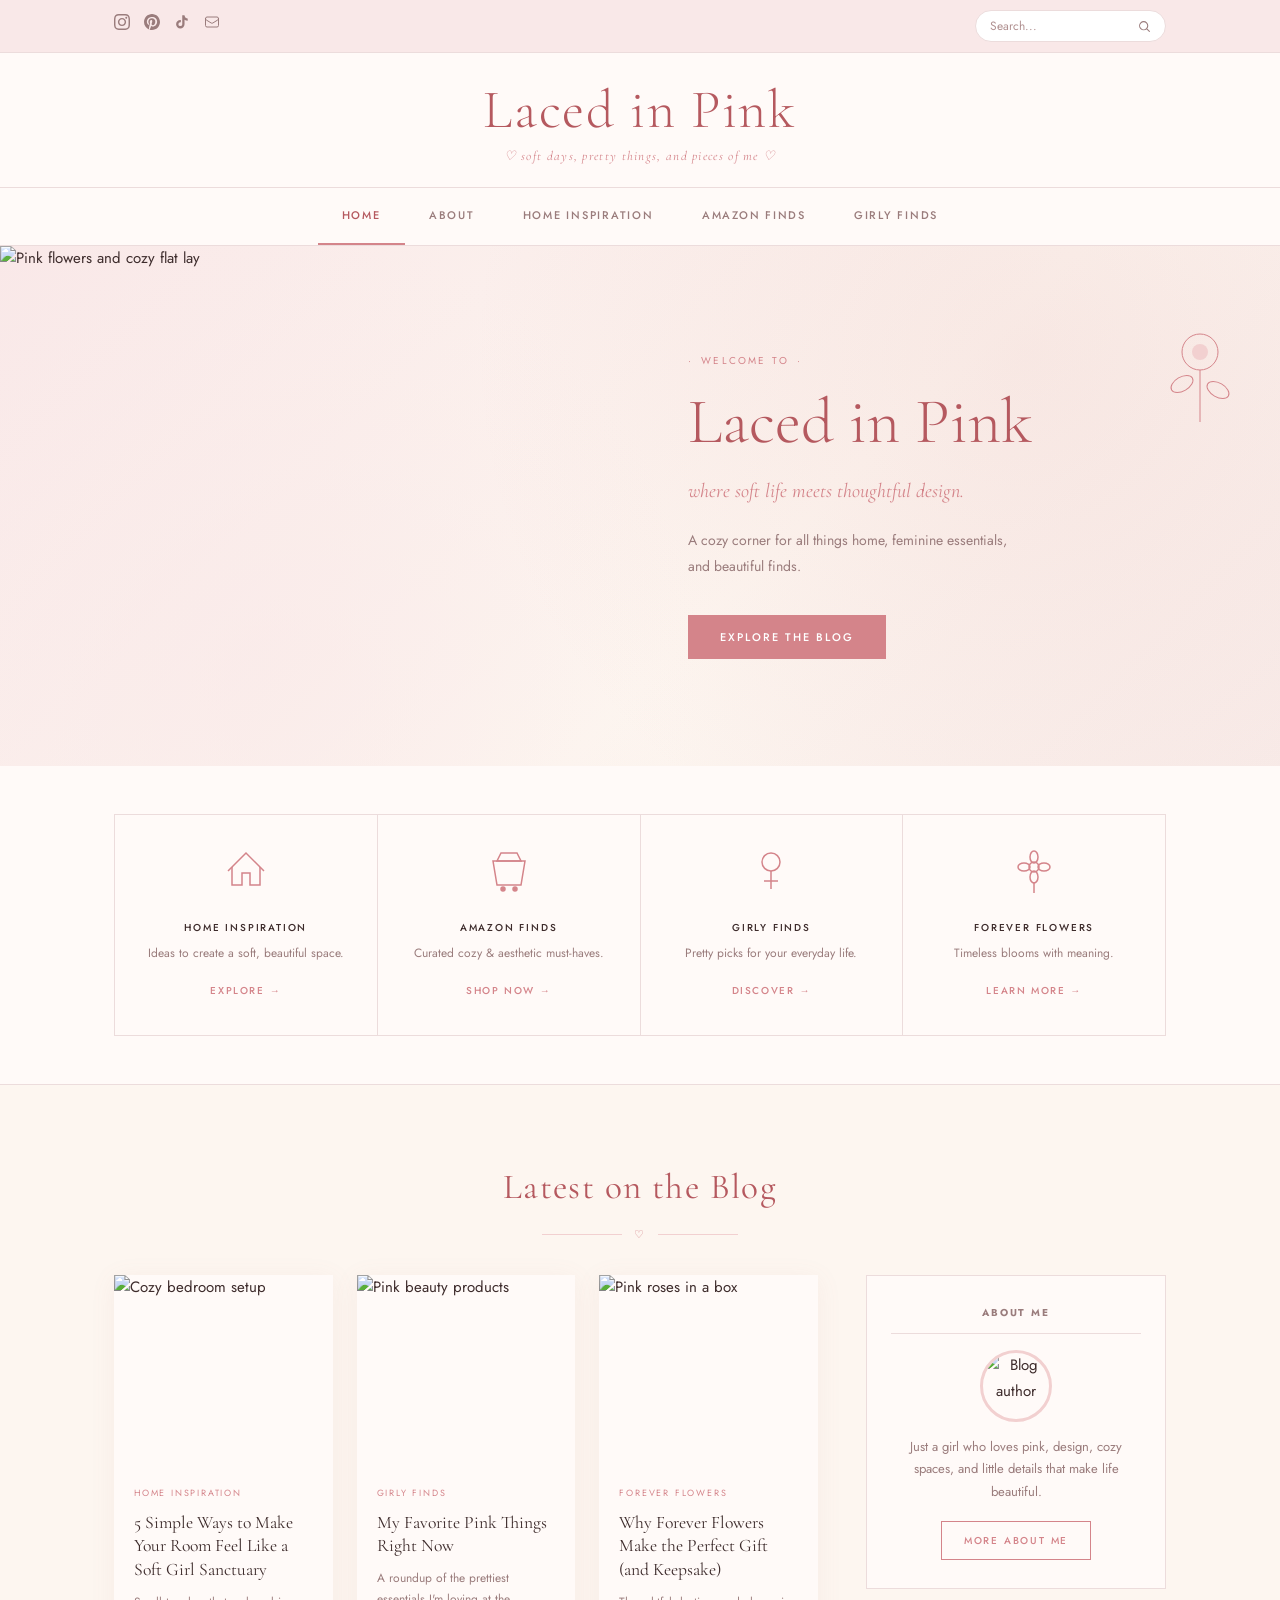
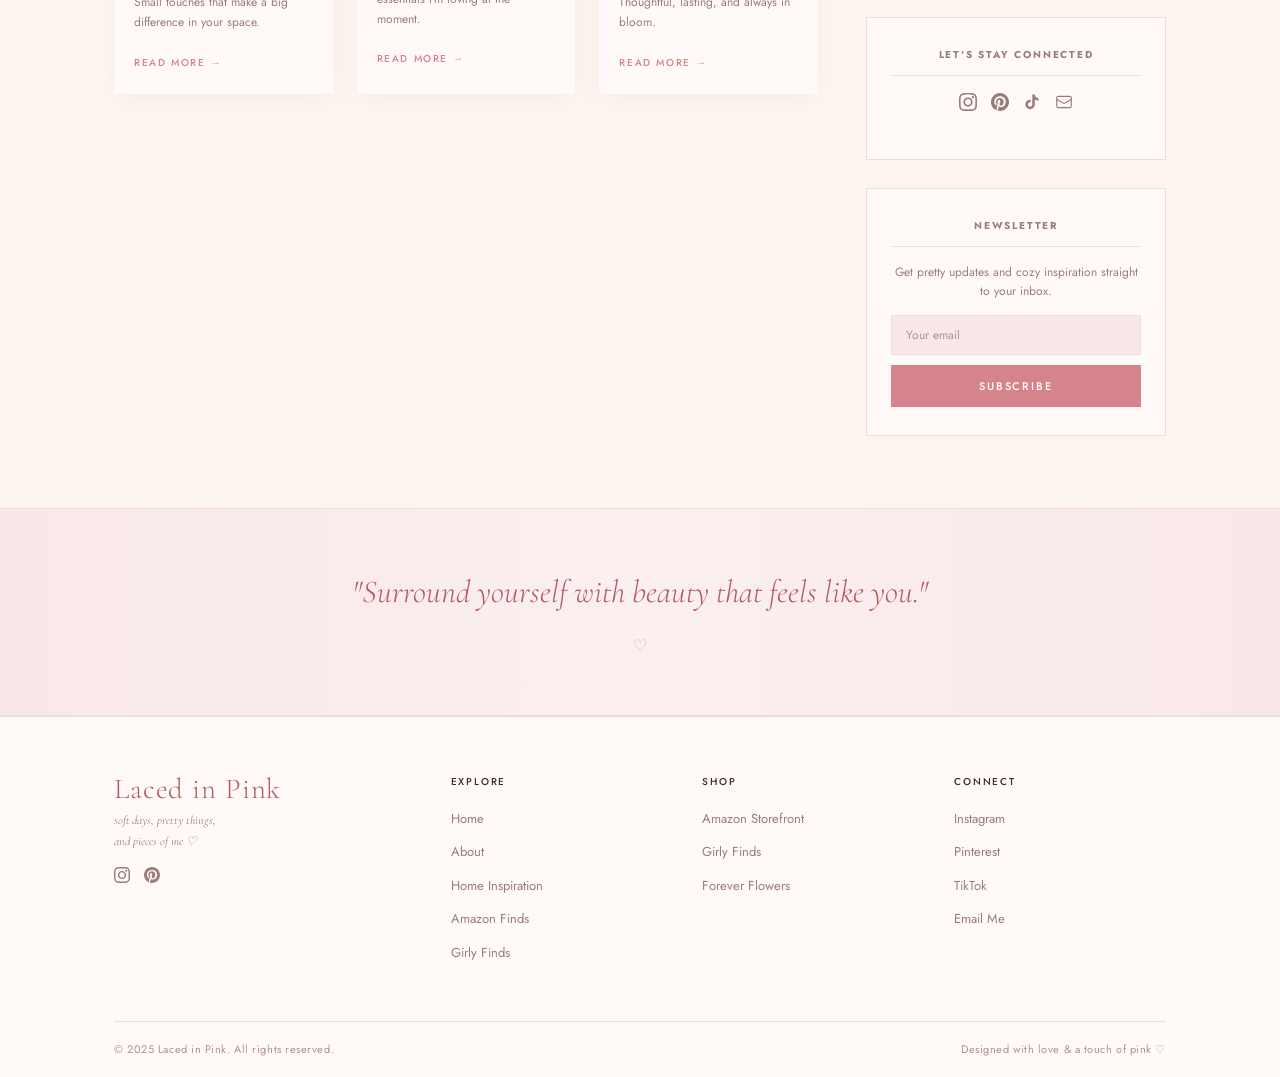
==== index.html @ cb954298 "Add files via upload" ====
<!DOCTYPE html>
<html lang="en">
<head>
  <meta charset="UTF-8" />
  <meta name="viewport" content="width=device-width, initial-scale=1.0" />
  <title>Laced in Pink · soft days, pretty things, and pieces of me</title>
  <meta name="description" content="A cozy corner for all things home, feminine essentials, and beautiful finds." />

  <!-- Google Fonts -->
  <link rel="preconnect" href="https://fonts.googleapis.com" />
  <link rel="preconnect" href="https://fonts.gstatic.com" crossorigin />
  <link href="https://fonts.googleapis.com/css2?family=Cormorant+Garamond:ital,wght@0,300;0,400;0,500;1,300;1,400&family=Jost:wght@300;400;500&display=swap" rel="stylesheet" />

  <style>
    /* ── DESIGN TOKENS ─────────────────────────────────────── */
    :root {
      --blush:      #f9e8e8;
      --rose:       #d4848a;
      --deep-rose:  #b5595f;
      --petal:      #f2d0d0;
      --cream:      #fdf6f0;
      --warm-white: #fffaf8;
      --muted:      #9a7c7c;
      --text:       #3d2b2b;
      --light-text: #b09090;
      --border:     #ecdcdc;

      --serif:  'Cormorant Garamond', Georgia, serif;
      --sans:   'Jost', sans-serif;

      --radius: 2px;
      --shadow: 0 4px 24px rgba(180,120,120,.08);
    }

    /* ── RESET ──────────────────────────────────────────────── */
    *, *::before, *::after { box-sizing: border-box; margin: 0; padding: 0; }
    html { scroll-behavior: smooth; }
    body {
      font-family: var(--sans);
      background: var(--warm-white);
      color: var(--text);
      font-size: 15px;
      line-height: 1.7;
      overflow-x: hidden;
    }
    a { color: inherit; text-decoration: none; }
    img { display: block; width: 100%; }
    ul { list-style: none; }

    /* ── UTILITY ────────────────────────────────────────────── */
    .container { max-width: 1100px; margin: 0 auto; padding: 0 24px; }
    .section-title {
      font-family: var(--serif);
      font-size: clamp(1.6rem, 3vw, 2.2rem);
      font-weight: 400;
      letter-spacing: .04em;
      color: var(--deep-rose);
      text-align: center;
    }
    .divider {
      display: flex; align-items: center; justify-content: center;
      gap: 12px; margin: 8px 0 32px;
    }
    .divider::before, .divider::after {
      content: ''; flex: 1; max-width: 80px;
      height: 1px; background: var(--petal);
    }
    .divider span { color: var(--rose); font-size: 11px; letter-spacing: .2em; }
    .btn {
      display: inline-block;
      padding: 13px 32px;
      background: var(--rose);
      color: #fff;
      font-family: var(--sans);
      font-size: 11px;
      font-weight: 500;
      letter-spacing: .18em;
      text-transform: uppercase;
      border: none; cursor: pointer;
      transition: background .25s, transform .2s;
    }
    .btn:hover { background: var(--deep-rose); transform: translateY(-1px); }
    .btn-outline {
      background: transparent;
      border: 1px solid var(--rose);
      color: var(--rose);
    }
    .btn-outline:hover { background: var(--rose); color: #fff; }

    /* ── TOP BAR ────────────────────────────────────────────── */
    .topbar {
      background: var(--blush);
      border-bottom: 1px solid var(--border);
      padding: 10px 0;
    }
    .topbar-inner {
      display: flex; align-items: center;
      justify-content: space-between;
    }
    .social-icons { display: flex; gap: 14px; }
    .social-icons a {
      color: var(--muted); font-size: 14px;
      transition: color .2s;
    }
    .social-icons a:hover { color: var(--deep-rose); }
    .topbar-search {
      display: flex; align-items: center; gap: 8px;
      background: #fff;
      border: 1px solid var(--border);
      padding: 6px 14px;
      border-radius: 20px;
    }
    .topbar-search input {
      border: none; outline: none; background: none;
      font-family: var(--sans); font-size: 12px; color: var(--text);
      width: 140px;
    }
    .topbar-search input::placeholder { color: var(--light-text); }
    .topbar-search svg { width: 13px; height: 13px; color: var(--muted); flex-shrink: 0; }

    /* ── HEADER ─────────────────────────────────────────────── */
    header {
      background: var(--warm-white);
      padding: 28px 0 20px;
      text-align: center;
      border-bottom: 1px solid var(--border);
    }
    .site-logo {
      font-family: var(--serif);
      font-size: clamp(2.2rem, 5vw, 3.4rem);
      font-weight: 300;
      color: var(--deep-rose);
      letter-spacing: .03em;
      line-height: 1.1;
    }
    .site-tagline {
      font-family: var(--serif);
      font-style: italic;
      font-size: 13px;
      color: var(--rose);
      letter-spacing: .1em;
      margin-top: 4px;
    }

    /* ── NAV ────────────────────────────────────────────────── */
    nav {
      background: var(--warm-white);
      border-bottom: 1px solid var(--border);
      position: sticky; top: 0; z-index: 100;
      padding: 0;
    }
    .nav-inner {
      display: flex; justify-content: center; align-items: center;
      gap: 0;
    }
    nav a {
      font-size: 11px;
      font-weight: 500;
      letter-spacing: .16em;
      text-transform: uppercase;
      color: var(--muted);
      padding: 18px 24px;
      display: block;
      border-bottom: 2px solid transparent;
      transition: color .2s, border-color .2s;
    }
    nav a:hover, nav a.active {
      color: var(--deep-rose);
      border-bottom-color: var(--rose);
    }

    /* ── HERO ───────────────────────────────────────────────── */
    .hero {
      background: linear-gradient(135deg, var(--blush) 0%, var(--cream) 60%, #f8ebe8 100%);
      min-height: 520px;
      display: grid;
      grid-template-columns: 1fr 1fr;
      align-items: center;
      overflow: hidden;
      position: relative;
    }
    .hero::before {
      content: '';
      position: absolute; inset: 0;
      background-image:
        radial-gradient(circle at 80% 20%, rgba(212,132,138,.12) 0%, transparent 50%),
        radial-gradient(circle at 20% 80%, rgba(249,232,232,.6) 0%, transparent 40%);
      pointer-events: none;
    }
    .hero-image {
      height: 520px;
      overflow: hidden;
      position: relative;
    }
    .hero-image img {
      height: 100%; width: 100%; object-fit: cover;
      filter: brightness(1.02) saturate(.95);
    }
    .hero-content {
      padding: 60px 56px 60px 48px;
      position: relative; z-index: 1;
    }
    .hero-eyebrow {
      font-size: 10px; letter-spacing: .22em;
      text-transform: uppercase; color: var(--rose);
      margin-bottom: 16px;
      display: flex; align-items: center; gap: 8px;
    }
    .hero-eyebrow::before, .hero-eyebrow::after {
      content: '·';
    }
    .hero-title {
      font-family: var(--serif);
      font-size: clamp(2.8rem, 5vw, 4.4rem);
      font-weight: 300;
      color: var(--deep-rose);
      line-height: 1.15;
      margin-bottom: 16px;
    }
    .hero-subtitle {
      font-family: var(--serif);
      font-style: italic;
      font-size: clamp(1rem, 2vw, 1.25rem);
      color: var(--rose);
      margin-bottom: 20px;
    }
    .hero-desc {
      font-size: 14px; color: var(--muted); line-height: 1.8;
      max-width: 340px;
      margin-bottom: 36px;
    }
    /* Floral SVG decorations */
    .floral-deco {
      position: absolute;
      opacity: .25;
      pointer-events: none;
    }
    .floral-deco.top-right { top: 20px; right: 20px; width: 120px; }
    .floral-deco.bottom-left { bottom: 20px; left: 20px; width: 90px; }

    /* ── CATEGORY GRID ──────────────────────────────────────── */
    .categories {
      background: var(--warm-white);
      padding: 48px 0;
      border-bottom: 1px solid var(--border);
    }
    .category-grid {
      display: grid;
      grid-template-columns: repeat(4, 1fr);
      gap: 1px;
      background: var(--border);
      border: 1px solid var(--border);
    }
    .category-card {
      background: var(--warm-white);
      padding: 32px 24px;
      text-align: center;
      transition: background .2s;
    }
    .category-card:hover { background: var(--blush); }
    .category-icon {
      width: 48px; height: 48px; margin: 0 auto 16px;
      color: var(--rose);
    }
    .category-card h3 {
      font-size: 10px; letter-spacing: .18em;
      text-transform: uppercase; font-weight: 500;
      color: var(--text); margin-bottom: 8px;
    }
    .category-card p {
      font-size: 12px; color: var(--muted); line-height: 1.6;
      margin-bottom: 14px;
    }
    .category-link {
      font-size: 10px; letter-spacing: .16em;
      text-transform: uppercase; color: var(--rose);
      font-weight: 500;
      display: inline-flex; align-items: center; gap: 5px;
      transition: gap .2s, color .2s;
    }
    .category-link:hover { color: var(--deep-rose); gap: 9px; }
    .category-link::after { content: '→'; }

    /* ── BLOG SECTION ───────────────────────────────────────── */
    .blog-section {
      padding: 72px 0;
      background: var(--cream);
    }
    .blog-layout {
      display: grid;
      grid-template-columns: 1fr 300px;
      gap: 48px;
      align-items: start;
    }
    .blog-grid {
      display: grid;
      grid-template-columns: repeat(3, 1fr);
      gap: 24px;
    }
    .blog-card {
      background: var(--warm-white);
      box-shadow: var(--shadow);
      transition: transform .25s, box-shadow .25s;
      overflow: hidden;
    }
    .blog-card:hover {
      transform: translateY(-4px);
      box-shadow: 0 8px 32px rgba(180,120,120,.13);
    }
    .blog-card-img {
      height: 190px; overflow: hidden;
    }
    .blog-card-img img {
      height: 100%; object-fit: cover;
      transition: transform .4s ease;
    }
    .blog-card:hover .blog-card-img img { transform: scale(1.04); }
    .blog-card-body { padding: 20px; }
    .blog-category {
      font-size: 9px; letter-spacing: .2em;
      text-transform: uppercase; color: var(--rose);
      margin-bottom: 10px;
    }
    .blog-card-title {
      font-family: var(--serif);
      font-size: 1.1rem; font-weight: 400; line-height: 1.35;
      color: var(--text); margin-bottom: 10px;
    }
    .blog-card-excerpt {
      font-size: 12px; color: var(--muted);
      line-height: 1.7; margin-bottom: 16px;
    }
    .read-more {
      font-size: 10px; letter-spacing: .16em;
      text-transform: uppercase; color: var(--rose);
      display: inline-flex; align-items: center; gap: 5px;
      font-weight: 500;
      transition: gap .2s, color .2s;
    }
    .read-more:hover { color: var(--deep-rose); gap: 9px; }
    .read-more::after { content: '→'; }

    /* ── SIDEBAR ────────────────────────────────────────────── */
    .sidebar { display: flex; flex-direction: column; gap: 28px; }
    .sidebar-box {
      background: var(--warm-white);
      border: 1px solid var(--border);
      padding: 28px 24px;
      text-align: center;
    }
    .sidebar-box h4 {
      font-size: 10px; letter-spacing: .18em;
      text-transform: uppercase; color: var(--muted);
      margin-bottom: 16px; padding-bottom: 12px;
      border-bottom: 1px solid var(--border);
    }
    .about-avatar {
      width: 72px; height: 72px; border-radius: 50%;
      margin: 0 auto 14px;
      overflow: hidden;
      border: 3px solid var(--petal);
    }
    .about-avatar img { width: 100%; height: 100%; object-fit: cover; }
    .about-text {
      font-size: 13px; color: var(--muted); line-height: 1.7;
      margin-bottom: 18px;
    }
    .sidebar-socials {
      display: flex; justify-content: center; gap: 14px;
      margin: 12px 0;
    }
    .sidebar-socials a {
      color: var(--muted); font-size: 16px;
      transition: color .2s;
    }
    .sidebar-socials a:hover { color: var(--deep-rose); }
    .newsletter-input {
      width: 100%; padding: 10px 14px;
      border: 1px solid var(--border);
      font-family: var(--sans); font-size: 12px;
      color: var(--text); background: var(--blush);
      outline: none; margin-bottom: 10px;
    }
    .newsletter-input::placeholder { color: var(--light-text); }
    .newsletter-input:focus { border-color: var(--rose); }

    /* ── QUOTE BANNER ───────────────────────────────────────── */
    .quote-banner {
      background: var(--blush);
      border-top: 1px solid var(--border);
      border-bottom: 1px solid var(--border);
      padding: 56px 0;
      text-align: center;
      position: relative;
      overflow: hidden;
    }
    .quote-banner::before {
      content: '';
      position: absolute; inset: 0;
      background: linear-gradient(90deg, transparent, rgba(255,255,255,.3), transparent);
    }
    .quote-text {
      font-family: var(--serif);
      font-size: clamp(1.3rem, 3vw, 2rem);
      font-style: italic;
      color: var(--deep-rose);
      font-weight: 300;
      position: relative; z-index: 1;
    }
    .quote-heart {
      color: var(--rose); font-size: 16px;
      display: block; margin-top: 12px;
    }

    /* ── FOOTER ─────────────────────────────────────────────── */
    footer {
      background: var(--warm-white);
      border-top: 1px solid var(--border);
      padding: 56px 0 0;
    }
    .footer-grid {
      display: grid;
      grid-template-columns: 1.4fr 1fr 1fr 1fr;
      gap: 40px;
      padding-bottom: 48px;
    }
    .footer-brand .site-logo { font-size: 1.8rem; text-align: left; }
    .footer-tagline {
      font-family: var(--serif); font-style: italic;
      font-size: 12px; color: var(--muted);
      margin-top: 6px; margin-bottom: 16px;
    }
    .footer-col h5 {
      font-size: 10px; letter-spacing: .18em;
      text-transform: uppercase; color: var(--text);
      margin-bottom: 16px; font-weight: 500;
    }
    .footer-col ul li { margin-bottom: 8px; }
    .footer-col ul li a {
      font-size: 13px; color: var(--muted);
      transition: color .2s;
    }
    .footer-col ul li a:hover { color: var(--deep-rose); }
    .footer-bottom {
      border-top: 1px solid var(--border);
      padding: 18px 0;
      display: flex; justify-content: space-between; align-items: center;
    }
    .footer-bottom p {
      font-size: 11px; color: var(--light-text); letter-spacing: .05em;
    }

    /* ── ANIMATIONS ─────────────────────────────────────────── */
    @keyframes fadeUp {
      from { opacity: 0; transform: translateY(20px); }
      to   { opacity: 1; transform: translateY(0); }
    }
    .hero-content > * {
      animation: fadeUp .7s ease both;
    }
    .hero-eyebrow  { animation-delay: .1s; }
    .hero-title    { animation-delay: .2s; }
    .hero-subtitle { animation-delay: .3s; }
    .hero-desc     { animation-delay: .4s; }
    .hero .btn     { animation-delay: .5s; }

    /* ── RESPONSIVE ─────────────────────────────────────────── */
    @media (max-width: 900px) {
      .hero { grid-template-columns: 1fr; }
      .hero-image { height: 260px; }
      .hero-content { padding: 40px 28px; }
      .category-grid { grid-template-columns: repeat(2, 1fr); }
      .blog-layout { grid-template-columns: 1fr; }
      .blog-grid { grid-template-columns: 1fr 1fr; }
      .footer-grid { grid-template-columns: 1fr 1fr; }
    }
    @media (max-width: 600px) {
      nav a { padding: 14px 12px; font-size: 10px; letter-spacing: .1em; }
      .blog-grid { grid-template-columns: 1fr; }
      .category-grid { grid-template-columns: 1fr 1fr; }
      .footer-grid { grid-template-columns: 1fr; }
    }
  </style>
</head>
<body>

  <!-- ─── TOP BAR ──────────────────────────────────────────── -->
  <div class="topbar">
    <div class="container topbar-inner">
      <div class="social-icons">
        <!-- Instagram -->
        <a href="#" aria-label="Instagram">
          <svg xmlns="http://www.w3.org/2000/svg" width="16" height="16" fill="currentColor" viewBox="0 0 24 24"><path d="M12 2.163c3.204 0 3.584.012 4.85.07 3.252.148 4.771 1.691 4.919 4.919.058 1.265.069 1.645.069 4.849 0 3.205-.012 3.584-.069 4.849-.149 3.225-1.664 4.771-4.919 4.919-1.266.058-1.644.07-4.85.07-3.204 0-3.584-.012-4.849-.07-3.26-.149-4.771-1.699-4.919-4.92-.058-1.265-.07-1.644-.07-4.849 0-3.204.013-3.583.07-4.849.149-3.227 1.664-4.771 4.919-4.919 1.266-.057 1.645-.069 4.849-.069zm0-2.163c-3.259 0-3.667.014-4.947.072-4.358.2-6.78 2.618-6.98 6.98-.059 1.281-.073 1.689-.073 4.948 0 3.259.014 3.668.072 4.948.2 4.358 2.618 6.78 6.98 6.98 1.281.058 1.689.072 4.948.072 3.259 0 3.668-.014 4.948-.072 4.354-.2 6.782-2.618 6.979-6.98.059-1.28.073-1.689.073-4.948 0-3.259-.014-3.667-.072-4.947-.196-4.354-2.617-6.78-6.979-6.98-1.281-.059-1.69-.073-4.949-.073zm0 5.838c-3.403 0-6.162 2.759-6.162 6.162s2.759 6.163 6.162 6.163 6.162-2.759 6.162-6.163c0-3.403-2.759-6.162-6.162-6.162zm0 10.162c-2.209 0-4-1.79-4-4 0-2.209 1.791-4 4-4s4 1.791 4 4c0 2.21-1.791 4-4 4zm6.406-11.845c-.796 0-1.441.645-1.441 1.44s.645 1.44 1.441 1.44c.795 0 1.439-.645 1.439-1.44s-.644-1.44-1.439-1.44z"/></svg>
        </a>
        <!-- Pinterest -->
        <a href="#" aria-label="Pinterest">
          <svg xmlns="http://www.w3.org/2000/svg" width="16" height="16" fill="currentColor" viewBox="0 0 24 24"><path d="M12 0c-6.627 0-12 5.372-12 12 0 5.084 3.163 9.426 7.627 11.174-.105-.949-.2-2.405.042-3.441.218-.937 1.407-5.965 1.407-5.965s-.359-.719-.359-1.782c0-1.668.967-2.914 2.171-2.914 1.023 0 1.518.769 1.518 1.69 0 1.029-.655 2.568-.994 3.995-.283 1.194.599 2.169 1.777 2.169 2.133 0 3.772-2.249 3.772-5.495 0-2.873-2.064-4.882-5.012-4.882-3.414 0-5.418 2.561-5.418 5.207 0 1.031.397 2.138.893 2.738a.36.36 0 0 1 .083.345l-.333 1.36c-.053.22-.174.267-.402.161-1.499-.698-2.436-2.889-2.436-4.649 0-3.785 2.75-7.262 7.929-7.262 4.163 0 7.398 2.967 7.398 6.931 0 4.136-2.607 7.464-6.227 7.464-1.216 0-2.359-.632-2.75-1.378l-.748 2.853c-.271 1.043-1.002 2.35-1.492 3.146C9.57 23.812 10.763 24 12 24c6.627 0 12-5.373 12-12 0-6.628-5.373-12-12-12z"/></svg>
        </a>
        <!-- TikTok -->
        <a href="#" aria-label="TikTok">
          <svg xmlns="http://www.w3.org/2000/svg" width="16" height="16" fill="currentColor" viewBox="0 0 24 24"><path d="M19.59 6.69a4.83 4.83 0 0 1-3.77-4.25V2h-3.45v13.67a2.89 2.89 0 0 1-2.88 2.5 2.89 2.89 0 0 1-2.89-2.89 2.89 2.89 0 0 1 2.89-2.89c.28 0 .54.04.79.1V9.01a6.33 6.33 0 0 0-.79-.05 6.34 6.34 0 0 0-6.34 6.34 6.34 6.34 0 0 0 6.34 6.34 6.34 6.34 0 0 0 6.33-6.34V8.69a8.18 8.18 0 0 0 4.78 1.52V6.75a4.85 4.85 0 0 1-1.01-.06z"/></svg>
        </a>
        <!-- Email -->
        <a href="mailto:hello@lacedinpink.com" aria-label="Email">
          <svg xmlns="http://www.w3.org/2000/svg" width="16" height="16" fill="none" stroke="currentColor" stroke-width="1.5" viewBox="0 0 24 24"><path stroke-linecap="round" stroke-linejoin="round" d="M21.75 6.75v10.5a2.25 2.25 0 0 1-2.25 2.25h-15a2.25 2.25 0 0 1-2.25-2.25V6.75m19.5 0A2.25 2.25 0 0 0 19.5 4.5h-15a2.25 2.25 0 0 0-2.25 2.25m19.5 0v.243a2.25 2.25 0 0 1-1.07 1.916l-7.5 4.615a2.25 2.25 0 0 1-2.36 0L3.32 8.91a2.25 2.25 0 0 1-1.07-1.916V6.75"/></svg>
        </a>
      </div>
      <div class="topbar-search">
        <input type="text" placeholder="Search..." />
        <svg xmlns="http://www.w3.org/2000/svg" fill="none" stroke="currentColor" stroke-width="2" viewBox="0 0 24 24"><path stroke-linecap="round" stroke-linejoin="round" d="M21 21l-5.197-5.197m0 0A7.5 7.5 0 1 0 5.196 5.196a7.5 7.5 0 0 0 10.607 10.607z"/></svg>
      </div>
    </div>
  </div>

  <!-- ─── HEADER ────────────────────────────────────────────── -->
  <header>
    <div class="container">
      <div class="site-logo">Laced in Pink</div>
      <div class="site-tagline">♡ soft days, pretty things, and pieces of me ♡</div>
    </div>
  </header>

  <!-- ─── NAV ──────────────────────────────────────────────── -->
  <nav>
    <div class="container nav-inner">
      <a href="#" class="active">Home</a>
      <a href="#">About</a>
      <a href="#">Home Inspiration</a>
      <a href="#">Amazon Finds</a>
      <a href="#">Girly Finds</a>
    </div>
  </nav>

  <!-- ─── HERO ──────────────────────────────────────────────── -->
  <section class="hero">
    <div class="hero-image">
      <!-- Replace src with your own photo -->
      <img
        src="https://images.unsplash.com/photo-1558618666-fcd25c85cd64?w=800&q=80"
        alt="Pink flowers and cozy flat lay"
      />
    </div>
    <div class="hero-content">
      <!-- Floral decorations (SVG) -->
      <svg class="floral-deco top-right" viewBox="0 0 120 120" fill="none" xmlns="http://www.w3.org/2000/svg">
        <circle cx="60" cy="40" r="18" stroke="#d4848a" stroke-width="1"/>
        <circle cx="60" cy="40" r="8" fill="#f2d0d0"/>
        <line x1="60" y1="58" x2="60" y2="110" stroke="#d4848a" stroke-width="1"/>
        <ellipse cx="42" cy="72" rx="12" ry="7" stroke="#d4848a" stroke-width="1" transform="rotate(-30 42 72)"/>
        <ellipse cx="78" cy="78" rx="12" ry="7" stroke="#d4848a" stroke-width="1" transform="rotate(30 78 78)"/>
      </svg>

      <p class="hero-eyebrow">Welcome to</p>
      <h1 class="hero-title">Laced in Pink</h1>
      <p class="hero-subtitle">where soft life meets thoughtful design.</p>
      <p class="hero-desc">A cozy corner for all things home, feminine essentials, and beautiful finds.</p>
      <a href="#blog" class="btn">Explore the Blog</a>
    </div>
  </section>

  <!-- ─── CATEGORIES ────────────────────────────────────────── -->
  <section class="categories">
    <div class="container">
      <div class="category-grid">
        <!-- Home Inspiration -->
        <div class="category-card">
          <svg class="category-icon" viewBox="0 0 48 48" fill="none" stroke="currentColor" stroke-width="1.5">
            <path d="M6 24L24 6l18 18"/>
            <path d="M10 20v18h10V26h8v12h10V20"/>
          </svg>
          <h3>Home Inspiration</h3>
          <p>Ideas to create a soft, beautiful space.</p>
          <a href="#" class="category-link">Explore</a>
        </div>
        <!-- Amazon Finds -->
        <div class="category-card">
          <svg class="category-icon" viewBox="0 0 48 48" fill="none" stroke="currentColor" stroke-width="1.5">
            <path d="M16 6h16l4 8H12L16 6z"/>
            <path d="M8 14h32l-4 24H12L8 14z"/>
            <circle cx="18" cy="42" r="2" fill="currentColor"/>
            <circle cx="30" cy="42" r="2" fill="currentColor"/>
          </svg>
          <h3>Amazon Finds</h3>
          <p>Curated cozy &amp; aesthetic must-haves.</p>
          <a href="#" class="category-link">Shop Now</a>
        </div>
        <!-- Girly Finds -->
        <div class="category-card">
          <svg class="category-icon" viewBox="0 0 48 48" fill="none" stroke="currentColor" stroke-width="1.5">
            <path d="M24 6c-5 0-9 4-9 9s4 9 9 9 9-4 9-9-4-9-9-9z"/>
            <path d="M24 24v18M17 34h14"/>
          </svg>
          <h3>Girly Finds</h3>
          <p>Pretty picks for your everyday life.</p>
          <a href="#" class="category-link">Discover</a>
        </div>
        <!-- Forever Flowers -->
        <div class="category-card">
          <svg class="category-icon" viewBox="0 0 48 48" fill="none" stroke="currentColor" stroke-width="1.5">
            <circle cx="24" cy="20" r="5"/>
            <ellipse cx="24" cy="10" rx="4" ry="6"/>
            <ellipse cx="24" cy="30" rx="4" ry="6"/>
            <ellipse cx="14" cy="20" rx="6" ry="4"/>
            <ellipse cx="34" cy="20" rx="6" ry="4"/>
            <line x1="24" y1="35" x2="24" y2="46" stroke-width="1.5"/>
          </svg>
          <h3>Forever Flowers</h3>
          <p>Timeless blooms with meaning.</p>
          <a href="#" class="category-link">Learn More</a>
        </div>
      </div>
    </div>
  </section>

  <!-- ─── BLOG + SIDEBAR ───────────────────────────────────── -->
  <section class="blog-section" id="blog">
    <div class="container">
      <h2 class="section-title">Latest on the Blog</h2>
      <div class="divider"><span>♡</span></div>

      <div class="blog-layout">
        <!-- Blog Posts -->
        <div class="blog-grid">

          <!-- Post 1 -->
          <article class="blog-card">
            <div class="blog-card-img">
              <img src="https://images.unsplash.com/photo-1616594039964-ae9021a400a0?w=600&q=80" alt="Cozy bedroom setup" />
            </div>
            <div class="blog-card-body">
              <p class="blog-category">Home Inspiration</p>
              <h3 class="blog-card-title">5 Simple Ways to Make Your Room Feel Like a Soft Girl Sanctuary</h3>
              <p class="blog-card-excerpt">Small touches that make a big difference in your space.</p>
              <a href="#" class="read-more">Read More</a>
            </div>
          </article>

          <!-- Post 2 -->
          <article class="blog-card">
            <div class="blog-card-img">
              <img src="https://images.unsplash.com/photo-1522335789203-aabd1fc54bc9?w=600&q=80" alt="Pink beauty products" />
            </div>
            <div class="blog-card-body">
              <p class="blog-category">Girly Finds</p>
              <h3 class="blog-card-title">My Favorite Pink Things Right Now</h3>
              <p class="blog-card-excerpt">A roundup of the prettiest essentials I'm loving at the moment.</p>
              <a href="#" class="read-more">Read More</a>
            </div>
          </article>

          <!-- Post 3 -->
          <article class="blog-card">
            <div class="blog-card-img">
              <img src="https://images.unsplash.com/photo-1487530811015-780780aab19c?w=600&q=80" alt="Pink roses in a box" />
            </div>
            <div class="blog-card-body">
              <p class="blog-category">Forever Flowers</p>
              <h3 class="blog-card-title">Why Forever Flowers Make the Perfect Gift (and Keepsake)</h3>
              <p class="blog-card-excerpt">Thoughtful, lasting, and always in bloom.</p>
              <a href="#" class="read-more">Read More</a>
            </div>
          </article>

        </div>

        <!-- Sidebar -->
        <aside class="sidebar">

          <!-- About Me -->
          <div class="sidebar-box">
            <h4>About Me</h4>
            <div class="about-avatar">
              <!-- Replace with your own photo -->
              <img src="https://images.unsplash.com/photo-1531746020798-e6953c6e8e04?w=200&q=80" alt="Blog author" />
            </div>
            <p class="about-text">Just a girl who loves pink, design, cozy spaces, and little details that make life beautiful.</p>
            <a href="#" class="btn btn-outline" style="font-size:10px; padding:10px 22px;">More About Me</a>
          </div>

          <!-- Stay Connected -->
          <div class="sidebar-box">
            <h4>Let's Stay Connected</h4>
            <div class="sidebar-socials">
              <a href="#" aria-label="Instagram">
                <svg xmlns="http://www.w3.org/2000/svg" width="18" height="18" fill="currentColor" viewBox="0 0 24 24"><path d="M12 2.163c3.204 0 3.584.012 4.85.07 3.252.148 4.771 1.691 4.919 4.919.058 1.265.069 1.645.069 4.849 0 3.205-.012 3.584-.069 4.849-.149 3.225-1.664 4.771-4.919 4.919-1.266.058-1.644.07-4.85.07-3.204 0-3.584-.012-4.849-.07-3.26-.149-4.771-1.699-4.919-4.92-.058-1.265-.07-1.644-.07-4.849 0-3.204.013-3.583.07-4.849.149-3.227 1.664-4.771 4.919-4.919 1.266-.057 1.645-.069 4.849-.069zm0-2.163c-3.259 0-3.667.014-4.947.072-4.358.2-6.78 2.618-6.98 6.98-.059 1.281-.073 1.689-.073 4.948 0 3.259.014 3.668.072 4.948.2 4.358 2.618 6.78 6.98 6.98 1.281.058 1.689.072 4.948.072 3.259 0 3.668-.014 4.948-.072 4.354-.2 6.782-2.618 6.979-6.98.059-1.28.073-1.689.073-4.948 0-3.259-.014-3.667-.072-4.947-.196-4.354-2.617-6.78-6.979-6.98-1.281-.059-1.69-.073-4.949-.073zm0 5.838c-3.403 0-6.162 2.759-6.162 6.162s2.759 6.163 6.162 6.163 6.162-2.759 6.162-6.163c0-3.403-2.759-6.162-6.162-6.162zm0 10.162c-2.209 0-4-1.79-4-4 0-2.209 1.791-4 4-4s4 1.791 4 4c0 2.21-1.791 4-4 4zm6.406-11.845c-.796 0-1.441.645-1.441 1.44s.645 1.44 1.441 1.44c.795 0 1.439-.645 1.439-1.44s-.644-1.44-1.439-1.44z"/></svg>
              </a>
              <a href="#" aria-label="Pinterest">
                <svg xmlns="http://www.w3.org/2000/svg" width="18" height="18" fill="currentColor" viewBox="0 0 24 24"><path d="M12 0c-6.627 0-12 5.372-12 12 0 5.084 3.163 9.426 7.627 11.174-.105-.949-.2-2.405.042-3.441.218-.937 1.407-5.965 1.407-5.965s-.359-.719-.359-1.782c0-1.668.967-2.914 2.171-2.914 1.023 0 1.518.769 1.518 1.69 0 1.029-.655 2.568-.994 3.995-.283 1.194.599 2.169 1.777 2.169 2.133 0 3.772-2.249 3.772-5.495 0-2.873-2.064-4.882-5.012-4.882-3.414 0-5.418 2.561-5.418 5.207 0 1.031.397 2.138.893 2.738a.36.36 0 0 1 .083.345l-.333 1.36c-.053.22-.174.267-.402.161-1.499-.698-2.436-2.889-2.436-4.649 0-3.785 2.75-7.262 7.929-7.262 4.163 0 7.398 2.967 7.398 6.931 0 4.136-2.607 7.464-6.227 7.464-1.216 0-2.359-.632-2.75-1.378l-.748 2.853c-.271 1.043-1.002 2.35-1.492 3.146C9.57 23.812 10.763 24 12 24c6.627 0 12-5.373 12-12 0-6.628-5.373-12-12-12z"/></svg>
              </a>
              <a href="#" aria-label="TikTok">
                <svg xmlns="http://www.w3.org/2000/svg" width="18" height="18" fill="currentColor" viewBox="0 0 24 24"><path d="M19.59 6.69a4.83 4.83 0 0 1-3.77-4.25V2h-3.45v13.67a2.89 2.89 0 0 1-2.88 2.5 2.89 2.89 0 0 1-2.89-2.89 2.89 2.89 0 0 1 2.89-2.89c.28 0 .54.04.79.1V9.01a6.33 6.33 0 0 0-.79-.05 6.34 6.34 0 0 0-6.34 6.34 6.34 6.34 0 0 0 6.34 6.34 6.34 6.34 0 0 0 6.33-6.34V8.69a8.18 8.18 0 0 0 4.78 1.52V6.75a4.85 4.85 0 0 1-1.01-.06z"/></svg>
              </a>
              <a href="mailto:hello@lacedinpink.com" aria-label="Email">
                <svg xmlns="http://www.w3.org/2000/svg" width="18" height="18" fill="none" stroke="currentColor" stroke-width="1.5" viewBox="0 0 24 24"><path stroke-linecap="round" stroke-linejoin="round" d="M21.75 6.75v10.5a2.25 2.25 0 0 1-2.25 2.25h-15a2.25 2.25 0 0 1-2.25-2.25V6.75m19.5 0A2.25 2.25 0 0 0 19.5 4.5h-15a2.25 2.25 0 0 0-2.25 2.25m19.5 0v.243a2.25 2.25 0 0 1-1.07 1.916l-7.5 4.615a2.25 2.25 0 0 1-2.36 0L3.32 8.91a2.25 2.25 0 0 1-1.07-1.916V6.75"/></svg>
              </a>
            </div>
          </div>

          <!-- Newsletter -->
          <div class="sidebar-box">
            <h4>Newsletter</h4>
            <p style="font-size:12px; color:var(--muted); margin-bottom:14px; line-height:1.6;">
              Get pretty updates and cozy inspiration straight to your inbox.
            </p>
            <input class="newsletter-input" type="email" placeholder="Your email" />
            <button class="btn" style="width:100%;">Subscribe</button>
          </div>

        </aside>
      </div>
    </div>
  </section>

  <!-- ─── QUOTE BANNER ──────────────────────────────────────── -->
  <div class="quote-banner">
    <div class="container">
      <p class="quote-text">"Surround yourself with beauty that feels like you."</p>
      <span class="quote-heart">♡</span>
    </div>
  </div>

  <!-- ─── FOOTER ────────────────────────────────────────────── -->
  <footer>
    <div class="container">
      <div class="footer-grid">
        <div class="footer-brand">
          <div class="site-logo">Laced in Pink</div>
          <p class="footer-tagline">soft days, pretty things,<br/>and pieces of me ♡</p>
          <div class="social-icons">
            <a href="#" aria-label="Instagram">
              <svg xmlns="http://www.w3.org/2000/svg" width="16" height="16" fill="currentColor" viewBox="0 0 24 24"><path d="M12 2.163c3.204 0 3.584.012 4.85.07 3.252.148 4.771 1.691 4.919 4.919.058 1.265.069 1.645.069 4.849 0 3.205-.012 3.584-.069 4.849-.149 3.225-1.664 4.771-4.919 4.919-1.266.058-1.644.07-4.85.07-3.204 0-3.584-.012-4.849-.07-3.26-.149-4.771-1.699-4.919-4.92-.058-1.265-.07-1.644-.07-4.849 0-3.204.013-3.583.07-4.849.149-3.227 1.664-4.771 4.919-4.919 1.266-.057 1.645-.069 4.849-.069zm0-2.163c-3.259 0-3.667.014-4.947.072-4.358.2-6.78 2.618-6.98 6.98-.059 1.281-.073 1.689-.073 4.948 0 3.259.014 3.668.072 4.948.2 4.358 2.618 6.78 6.98 6.98 1.281.058 1.689.072 4.948.072 3.259 0 3.668-.014 4.948-.072 4.354-.2 6.782-2.618 6.979-6.98.059-1.28.073-1.689.073-4.948 0-3.259-.014-3.667-.072-4.947-.196-4.354-2.617-6.78-6.979-6.98-1.281-.059-1.69-.073-4.949-.073zm0 5.838c-3.403 0-6.162 2.759-6.162 6.162s2.759 6.163 6.162 6.163 6.162-2.759 6.162-6.163c0-3.403-2.759-6.162-6.162-6.162zm0 10.162c-2.209 0-4-1.79-4-4 0-2.209 1.791-4 4-4s4 1.791 4 4c0 2.21-1.791 4-4 4zm6.406-11.845c-.796 0-1.441.645-1.441 1.44s.645 1.44 1.441 1.44c.795 0 1.439-.645 1.439-1.44s-.644-1.44-1.439-1.44z"/></svg>
            </a>
            <a href="#" aria-label="Pinterest">
              <svg xmlns="http://www.w3.org/2000/svg" width="16" height="16" fill="currentColor" viewBox="0 0 24 24"><path d="M12 0c-6.627 0-12 5.372-12 12 0 5.084 3.163 9.426 7.627 11.174-.105-.949-.2-2.405.042-3.441.218-.937 1.407-5.965 1.407-5.965s-.359-.719-.359-1.782c0-1.668.967-2.914 2.171-2.914 1.023 0 1.518.769 1.518 1.69 0 1.029-.655 2.568-.994 3.995-.283 1.194.599 2.169 1.777 2.169 2.133 0 3.772-2.249 3.772-5.495 0-2.873-2.064-4.882-5.012-4.882-3.414 0-5.418 2.561-5.418 5.207 0 1.031.397 2.138.893 2.738a.36.36 0 0 1 .083.345l-.333 1.36c-.053.22-.174.267-.402.161-1.499-.698-2.436-2.889-2.436-4.649 0-3.785 2.75-7.262 7.929-7.262 4.163 0 7.398 2.967 7.398 6.931 0 4.136-2.607 7.464-6.227 7.464-1.216 0-2.359-.632-2.75-1.378l-.748 2.853c-.271 1.043-1.002 2.35-1.492 3.146C9.57 23.812 10.763 24 12 24c6.627 0 12-5.373 12-12 0-6.628-5.373-12-12-12z"/></svg>
            </a>
          </div>
        </div>

        <div class="footer-col">
          <h5>Explore</h5>
          <ul>
            <li><a href="#">Home</a></li>
            <li><a href="#">About</a></li>
            <li><a href="#">Home Inspiration</a></li>
            <li><a href="#">Amazon Finds</a></li>
            <li><a href="#">Girly Finds</a></li>
          </ul>
        </div>

        <div class="footer-col">
          <h5>Shop</h5>
          <ul>
            <li><a href="#">Amazon Storefront</a></li>
            <li><a href="#">Girly Finds</a></li>
            <li><a href="#">Forever Flowers</a></li>
          </ul>
        </div>

        <div class="footer-col">
          <h5>Connect</h5>
          <ul>
            <li><a href="#">Instagram</a></li>
            <li><a href="#">Pinterest</a></li>
            <li><a href="#">TikTok</a></li>
            <li><a href="mailto:hello@lacedinpink.com">Email Me</a></li>
          </ul>
        </div>
      </div>

      <div class="footer-bottom">
        <p>© 2025 Laced in Pink. All rights reserved.</p>
        <p>Designed with love &amp; a touch of pink ♡</p>
      </div>
    </div>
  </footer>

</body>
</html>
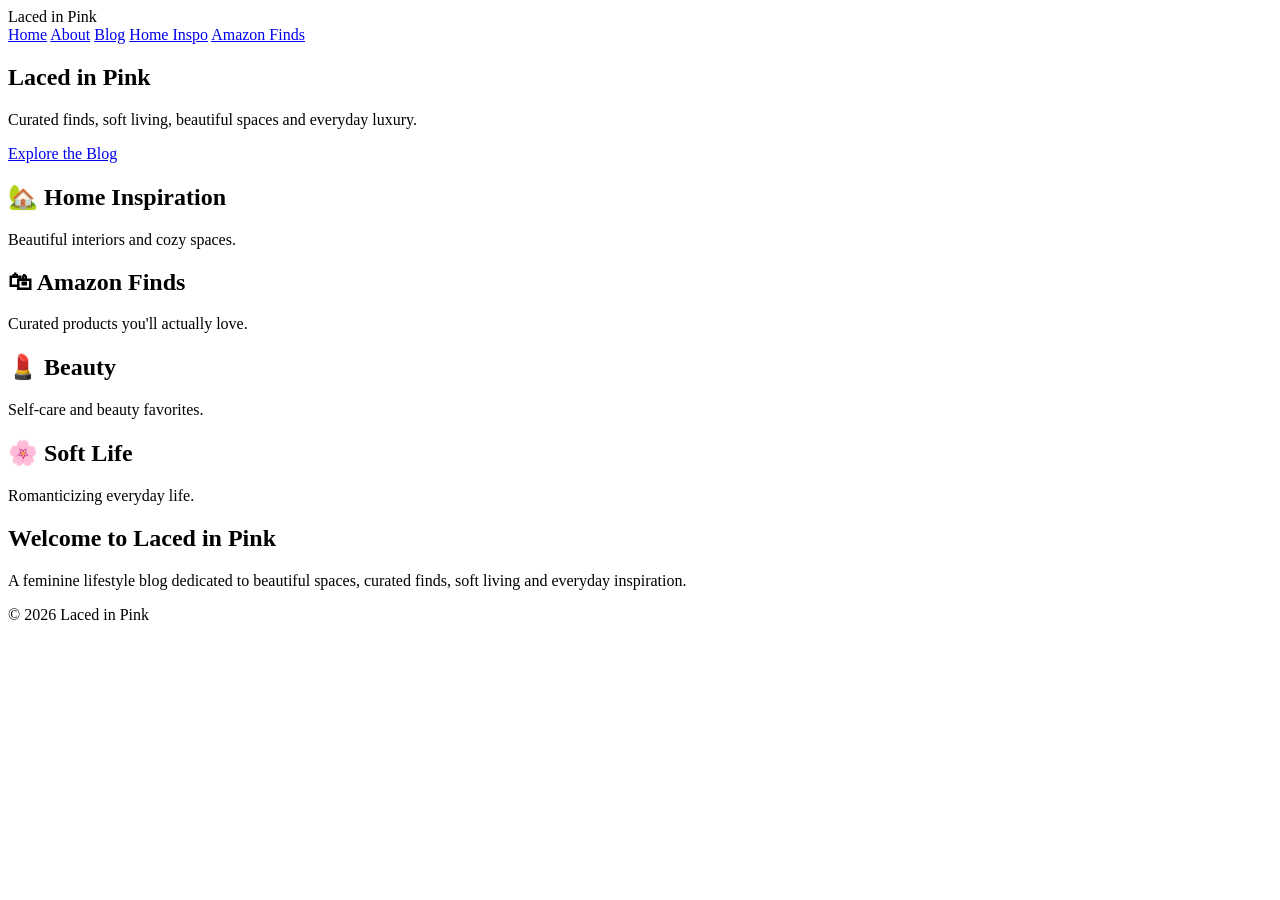
==== commit 40dc9d7e: "Update index.html" ====
--- a/index.html
+++ b/index.html
@@ -1,777 +1,86 @@
 <!DOCTYPE html>
 <html lang="en">
 <head>
-  <meta charset="UTF-8" />
-  <meta name="viewport" content="width=device-width, initial-scale=1.0" />
-  <title>Laced in Pink · soft days, pretty things, and pieces of me</title>
-  <meta name="description" content="A cozy corner for all things home, feminine essentials, and beautiful finds." />
+  <meta charset="UTF-8">
+  <meta name="viewport" content="width=device-width, initial-scale=1.0">
+  <title>Laced in Pink</title>
 
-  <!-- Google Fonts -->
-  <link rel="preconnect" href="https://fonts.googleapis.com" />
-  <link rel="preconnect" href="https://fonts.gstatic.com" crossorigin />
-  <link href="https://fonts.googleapis.com/css2?family=Cormorant+Garamond:ital,wght@0,300;0,400;0,500;1,300;1,400&family=Jost:wght@300;400;500&display=swap" rel="stylesheet" />
+  <link rel="stylesheet" href="style.css">
 
-  <style>
-    /* ── DESIGN TOKENS ─────────────────────────────────────── */
-    :root {
-      --blush:      #f9e8e8;
-      --rose:       #d4848a;
-      --deep-rose:  #b5595f;
-      --petal:      #f2d0d0;
-      --cream:      #fdf6f0;
-      --warm-white: #fffaf8;
-      --muted:      #9a7c7c;
-      --text:       #3d2b2b;
-      --light-text: #b09090;
-      --border:     #ecdcdc;
+  <link href="https://fonts.googleapis.com/css2?family=Playfair+Display:wght@400;600&family=Poppins:wght@300;400;500&display=swap" rel="stylesheet">
+</head>
 
-      --serif:  'Cormorant Garamond', Georgia, serif;
-      --sans:   'Jost', sans-serif;
-
-      --radius: 2px;
-      --shadow: 0 4px 24px rgba(180,120,120,.08);
-    }
-
-    /* ── RESET ──────────────────────────────────────────────── */
-    *, *::before, *::after { box-sizing: border-box; margin: 0; padding: 0; }
-    html { scroll-behavior: smooth; }
-    body {
-      font-family: var(--sans);
-      background: var(--warm-white);
-      color: var(--text);
-      font-size: 15px;
-      line-height: 1.7;
-      overflow-x: hidden;
-    }
-    a { color: inherit; text-decoration: none; }
-    img { display: block; width: 100%; }
-    ul { list-style: none; }
-
-    /* ── UTILITY ────────────────────────────────────────────── */
-    .container { max-width: 1100px; margin: 0 auto; padding: 0 24px; }
-    .section-title {
-      font-family: var(--serif);
-      font-size: clamp(1.6rem, 3vw, 2.2rem);
-      font-weight: 400;
-      letter-spacing: .04em;
-      color: var(--deep-rose);
-      text-align: center;
-    }
-    .divider {
-      display: flex; align-items: center; justify-content: center;
-      gap: 12px; margin: 8px 0 32px;
-    }
-    .divider::before, .divider::after {
-      content: ''; flex: 1; max-width: 80px;
-      height: 1px; background: var(--petal);
-    }
-    .divider span { color: var(--rose); font-size: 11px; letter-spacing: .2em; }
-    .btn {
-      display: inline-block;
-      padding: 13px 32px;
-      background: var(--rose);
-      color: #fff;
-      font-family: var(--sans);
-      font-size: 11px;
-      font-weight: 500;
-      letter-spacing: .18em;
-      text-transform: uppercase;
-      border: none; cursor: pointer;
-      transition: background .25s, transform .2s;
-    }
-    .btn:hover { background: var(--deep-rose); transform: translateY(-1px); }
-    .btn-outline {
-      background: transparent;
-      border: 1px solid var(--rose);
-      color: var(--rose);
-    }
-    .btn-outline:hover { background: var(--rose); color: #fff; }
-
-    /* ── TOP BAR ────────────────────────────────────────────── */
-    .topbar {
-      background: var(--blush);
-      border-bottom: 1px solid var(--border);
-      padding: 10px 0;
-    }
-    .topbar-inner {
-      display: flex; align-items: center;
-      justify-content: space-between;
-    }
-    .social-icons { display: flex; gap: 14px; }
-    .social-icons a {
-      color: var(--muted); font-size: 14px;
-      transition: color .2s;
-    }
-    .social-icons a:hover { color: var(--deep-rose); }
-    .topbar-search {
-      display: flex; align-items: center; gap: 8px;
-      background: #fff;
-      border: 1px solid var(--border);
-      padding: 6px 14px;
-      border-radius: 20px;
-    }
-    .topbar-search input {
-      border: none; outline: none; background: none;
-      font-family: var(--sans); font-size: 12px; color: var(--text);
-      width: 140px;
-    }
-    .topbar-search input::placeholder { color: var(--light-text); }
-    .topbar-search svg { width: 13px; height: 13px; color: var(--muted); flex-shrink: 0; }
-
-    /* ── HEADER ─────────────────────────────────────────────── */
-    header {
-      background: var(--warm-white);
-      padding: 28px 0 20px;
-      text-align: center;
-      border-bottom: 1px solid var(--border);
-    }
-    .site-logo {
-      font-family: var(--serif);
-      font-size: clamp(2.2rem, 5vw, 3.4rem);
-      font-weight: 300;
-      color: var(--deep-rose);
-      letter-spacing: .03em;
-      line-height: 1.1;
-    }
-    .site-tagline {
-      font-family: var(--serif);
-      font-style: italic;
-      font-size: 13px;
-      color: var(--rose);
-      letter-spacing: .1em;
-      margin-top: 4px;
-    }
-
-    /* ── NAV ────────────────────────────────────────────────── */
-    nav {
-      background: var(--warm-white);
-      border-bottom: 1px solid var(--border);
-      position: sticky; top: 0; z-index: 100;
-      padding: 0;
-    }
-    .nav-inner {
-      display: flex; justify-content: center; align-items: center;
-      gap: 0;
-    }
-    nav a {
-      font-size: 11px;
-      font-weight: 500;
-      letter-spacing: .16em;
-      text-transform: uppercase;
-      color: var(--muted);
-      padding: 18px 24px;
-      display: block;
-      border-bottom: 2px solid transparent;
-      transition: color .2s, border-color .2s;
-    }
-    nav a:hover, nav a.active {
-      color: var(--deep-rose);
-      border-bottom-color: var(--rose);
-    }
-
-    /* ── HERO ───────────────────────────────────────────────── */
-    .hero {
-      background: linear-gradient(135deg, var(--blush) 0%, var(--cream) 60%, #f8ebe8 100%);
-      min-height: 520px;
-      display: grid;
-      grid-template-columns: 1fr 1fr;
-      align-items: center;
-      overflow: hidden;
-      position: relative;
-    }
-    .hero::before {
-      content: '';
-      position: absolute; inset: 0;
-      background-image:
-        radial-gradient(circle at 80% 20%, rgba(212,132,138,.12) 0%, transparent 50%),
-        radial-gradient(circle at 20% 80%, rgba(249,232,232,.6) 0%, transparent 40%);
-      pointer-events: none;
-    }
-    .hero-image {
-      height: 520px;
-      overflow: hidden;
-      position: relative;
-    }
-    .hero-image img {
-      height: 100%; width: 100%; object-fit: cover;
-      filter: brightness(1.02) saturate(.95);
-    }
-    .hero-content {
-      padding: 60px 56px 60px 48px;
-      position: relative; z-index: 1;
-    }
-    .hero-eyebrow {
-      font-size: 10px; letter-spacing: .22em;
-      text-transform: uppercase; color: var(--rose);
-      margin-bottom: 16px;
-      display: flex; align-items: center; gap: 8px;
-    }
-    .hero-eyebrow::before, .hero-eyebrow::after {
-      content: '·';
-    }
-    .hero-title {
-      font-family: var(--serif);
-      font-size: clamp(2.8rem, 5vw, 4.4rem);
-      font-weight: 300;
-      color: var(--deep-rose);
-      line-height: 1.15;
-      margin-bottom: 16px;
-    }
-    .hero-subtitle {
-      font-family: var(--serif);
-      font-style: italic;
-      font-size: clamp(1rem, 2vw, 1.25rem);
-      color: var(--rose);
-      margin-bottom: 20px;
-    }
-    .hero-desc {
-      font-size: 14px; color: var(--muted); line-height: 1.8;
-      max-width: 340px;
-      margin-bottom: 36px;
-    }
-    /* Floral SVG decorations */
-    .floral-deco {
-      position: absolute;
-      opacity: .25;
-      pointer-events: none;
-    }
-    .floral-deco.top-right { top: 20px; right: 20px; width: 120px; }
-    .floral-deco.bottom-left { bottom: 20px; left: 20px; width: 90px; }
-
-    /* ── CATEGORY GRID ──────────────────────────────────────── */
-    .categories {
-      background: var(--warm-white);
-      padding: 48px 0;
-      border-bottom: 1px solid var(--border);
-    }
-    .category-grid {
-      display: grid;
-      grid-template-columns: repeat(4, 1fr);
-      gap: 1px;
-      background: var(--border);
-      border: 1px solid var(--border);
-    }
-    .category-card {
-      background: var(--warm-white);
-      padding: 32px 24px;
-      text-align: center;
-      transition: background .2s;
-    }
-    .category-card:hover { background: var(--blush); }
-    .category-icon {
-      width: 48px; height: 48px; margin: 0 auto 16px;
-      color: var(--rose);
-    }
-    .category-card h3 {
-      font-size: 10px; letter-spacing: .18em;
-      text-transform: uppercase; font-weight: 500;
-      color: var(--text); margin-bottom: 8px;
-    }
-    .category-card p {
-      font-size: 12px; color: var(--muted); line-height: 1.6;
-      margin-bottom: 14px;
-    }
-    .category-link {
-      font-size: 10px; letter-spacing: .16em;
-      text-transform: uppercase; color: var(--rose);
-      font-weight: 500;
-      display: inline-flex; align-items: center; gap: 5px;
-      transition: gap .2s, color .2s;
-    }
-    .category-link:hover { color: var(--deep-rose); gap: 9px; }
-    .category-link::after { content: '→'; }
-
-    /* ── BLOG SECTION ───────────────────────────────────────── */
-    .blog-section {
-      padding: 72px 0;
-      background: var(--cream);
-    }
-    .blog-layout {
-      display: grid;
-      grid-template-columns: 1fr 300px;
-      gap: 48px;
-      align-items: start;
-    }
-    .blog-grid {
-      display: grid;
-      grid-template-columns: repeat(3, 1fr);
-      gap: 24px;
-    }
-    .blog-card {
-      background: var(--warm-white);
-      box-shadow: var(--shadow);
-      transition: transform .25s, box-shadow .25s;
-      overflow: hidden;
-    }
-    .blog-card:hover {
-      transform: translateY(-4px);
-      box-shadow: 0 8px 32px rgba(180,120,120,.13);
-    }
-    .blog-card-img {
-      height: 190px; overflow: hidden;
-    }
-    .blog-card-img img {
-      height: 100%; object-fit: cover;
-      transition: transform .4s ease;
-    }
-    .blog-card:hover .blog-card-img img { transform: scale(1.04); }
-    .blog-card-body { padding: 20px; }
-    .blog-category {
-      font-size: 9px; letter-spacing: .2em;
-      text-transform: uppercase; color: var(--rose);
-      margin-bottom: 10px;
-    }
-    .blog-card-title {
-      font-family: var(--serif);
-      font-size: 1.1rem; font-weight: 400; line-height: 1.35;
-      color: var(--text); margin-bottom: 10px;
-    }
-    .blog-card-excerpt {
-      font-size: 12px; color: var(--muted);
-      line-height: 1.7; margin-bottom: 16px;
-    }
-    .read-more {
-      font-size: 10px; letter-spacing: .16em;
-      text-transform: uppercase; color: var(--rose);
-      display: inline-flex; align-items: center; gap: 5px;
-      font-weight: 500;
-      transition: gap .2s, color .2s;
-    }
-    .read-more:hover { color: var(--deep-rose); gap: 9px; }
-    .read-more::after { content: '→'; }
-
-    /* ── SIDEBAR ────────────────────────────────────────────── */
-    .sidebar { display: flex; flex-direction: column; gap: 28px; }
-    .sidebar-box {
-      background: var(--warm-white);
-      border: 1px solid var(--border);
-      padding: 28px 24px;
-      text-align: center;
-    }
-    .sidebar-box h4 {
-      font-size: 10px; letter-spacing: .18em;
-      text-transform: uppercase; color: var(--muted);
-      margin-bottom: 16px; padding-bottom: 12px;
-      border-bottom: 1px solid var(--border);
-    }
-    .about-avatar {
-      width: 72px; height: 72px; border-radius: 50%;
-      margin: 0 auto 14px;
-      overflow: hidden;
-      border: 3px solid var(--petal);
-    }
-    .about-avatar img { width: 100%; height: 100%; object-fit: cover; }
-    .about-text {
-      font-size: 13px; color: var(--muted); line-height: 1.7;
-      margin-bottom: 18px;
-    }
-    .sidebar-socials {
-      display: flex; justify-content: center; gap: 14px;
-      margin: 12px 0;
-    }
-    .sidebar-socials a {
-      color: var(--muted); font-size: 16px;
-      transition: color .2s;
-    }
-    .sidebar-socials a:hover { color: var(--deep-rose); }
-    .newsletter-input {
-      width: 100%; padding: 10px 14px;
-      border: 1px solid var(--border);
-      font-family: var(--sans); font-size: 12px;
-      color: var(--text); background: var(--blush);
-      outline: none; margin-bottom: 10px;
-    }
-    .newsletter-input::placeholder { color: var(--light-text); }
-    .newsletter-input:focus { border-color: var(--rose); }
-
-    /* ── QUOTE BANNER ───────────────────────────────────────── */
-    .quote-banner {
-      background: var(--blush);
-      border-top: 1px solid var(--border);
-      border-bottom: 1px solid var(--border);
-      padding: 56px 0;
-      text-align: center;
-      position: relative;
-      overflow: hidden;
-    }
-    .quote-banner::before {
-      content: '';
-      position: absolute; inset: 0;
-      background: linear-gradient(90deg, transparent, rgba(255,255,255,.3), transparent);
-    }
-    .quote-text {
-      font-family: var(--serif);
-      font-size: clamp(1.3rem, 3vw, 2rem);
-      font-style: italic;
-      color: var(--deep-rose);
-      font-weight: 300;
-      position: relative; z-index: 1;
-    }
-    .quote-heart {
-      color: var(--rose); font-size: 16px;
-      display: block; margin-top: 12px;
-    }
-
-    /* ── FOOTER ─────────────────────────────────────────────── */
-    footer {
-      background: var(--warm-white);
-      border-top: 1px solid var(--border);
-      padding: 56px 0 0;
-    }
-    .footer-grid {
-      display: grid;
-      grid-template-columns: 1.4fr 1fr 1fr 1fr;
-      gap: 40px;
-      padding-bottom: 48px;
-    }
-    .footer-brand .site-logo { font-size: 1.8rem; text-align: left; }
-    .footer-tagline {
-      font-family: var(--serif); font-style: italic;
-      font-size: 12px; color: var(--muted);
-      margin-top: 6px; margin-bottom: 16px;
-    }
-    .footer-col h5 {
-      font-size: 10px; letter-spacing: .18em;
-      text-transform: uppercase; color: var(--text);
-      margin-bottom: 16px; font-weight: 500;
-    }
-    .footer-col ul li { margin-bottom: 8px; }
-    .footer-col ul li a {
-      font-size: 13px; color: var(--muted);
-      transition: color .2s;
-    }
-    .footer-col ul li a:hover { color: var(--deep-rose); }
-    .footer-bottom {
-      border-top: 1px solid var(--border);
-      padding: 18px 0;
-      display: flex; justify-content: space-between; align-items: center;
-    }
-    .footer-bottom p {
-      font-size: 11px; color: var(--light-text); letter-spacing: .05em;
-    }
-
-    /* ── ANIMATIONS ─────────────────────────────────────────── */
-    @keyframes fadeUp {
-      from { opacity: 0; transform: translateY(20px); }
-      to   { opacity: 1; transform: translateY(0); }
-    }
-    .hero-content > * {
-      animation: fadeUp .7s ease both;
-    }
-    .hero-eyebrow  { animation-delay: .1s; }
-    .hero-title    { animation-delay: .2s; }
-    .hero-subtitle { animation-delay: .3s; }
-    .hero-desc     { animation-delay: .4s; }
-    .hero .btn     { animation-delay: .5s; }
-
-    /* ── RESPONSIVE ─────────────────────────────────────────── */
-    @media (max-width: 900px) {
-      .hero { grid-template-columns: 1fr; }
-      .hero-image { height: 260px; }
-      .hero-content { padding: 40px 28px; }
-      .category-grid { grid-template-columns: repeat(2, 1fr); }
-      .blog-layout { grid-template-columns: 1fr; }
-      .blog-grid { grid-template-columns: 1fr 1fr; }
-      .footer-grid { grid-template-columns: 1fr 1fr; }
-    }
-    @media (max-width: 600px) {
-      nav a { padding: 14px 12px; font-size: 10px; letter-spacing: .1em; }
-      .blog-grid { grid-template-columns: 1fr; }
-      .category-grid { grid-template-columns: 1fr 1fr; }
-      .footer-grid { grid-template-columns: 1fr; }
-    }
-  </style>
-</head>
 <body>
 
-  <!-- ─── TOP BAR ──────────────────────────────────────────── -->
-  <div class="topbar">
-    <div class="container topbar-inner">
-      <div class="social-icons">
-        <!-- Instagram -->
-        <a href="#" aria-label="Instagram">
-          <svg xmlns="http://www.w3.org/2000/svg" width="16" height="16" fill="currentColor" viewBox="0 0 24 24"><path d="M12 2.163c3.204 0 3.584.012 4.85.07 3.252.148 4.771 1.691 4.919 4.919.058 1.265.069 1.645.069 4.849 0 3.205-.012 3.584-.069 4.849-.149 3.225-1.664 4.771-4.919 4.919-1.266.058-1.644.07-4.85.07-3.204 0-3.584-.012-4.849-.07-3.26-.149-4.771-1.699-4.919-4.92-.058-1.265-.07-1.644-.07-4.849 0-3.204.013-3.583.07-4.849.149-3.227 1.664-4.771 4.919-4.919 1.266-.057 1.645-.069 4.849-.069zm0-2.163c-3.259 0-3.667.014-4.947.072-4.358.2-6.78 2.618-6.98 6.98-.059 1.281-.073 1.689-.073 4.948 0 3.259.014 3.668.072 4.948.2 4.358 2.618 6.78 6.98 6.98 1.281.058 1.689.072 4.948.072 3.259 0 3.668-.014 4.948-.072 4.354-.2 6.782-2.618 6.979-6.98.059-1.28.073-1.689.073-4.948 0-3.259-.014-3.667-.072-4.947-.196-4.354-2.617-6.78-6.979-6.98-1.281-.059-1.69-.073-4.949-.073zm0 5.838c-3.403 0-6.162 2.759-6.162 6.162s2.759 6.163 6.162 6.163 6.162-2.759 6.162-6.163c0-3.403-2.759-6.162-6.162-6.162zm0 10.162c-2.209 0-4-1.79-4-4 0-2.209 1.791-4 4-4s4 1.791 4 4c0 2.21-1.791 4-4 4zm6.406-11.845c-.796 0-1.441.645-1.441 1.44s.645 1.44 1.441 1.44c.795 0 1.439-.645 1.439-1.44s-.644-1.44-1.439-1.44z"/></svg>
-        </a>
-        <!-- Pinterest -->
-        <a href="#" aria-label="Pinterest">
-          <svg xmlns="http://www.w3.org/2000/svg" width="16" height="16" fill="currentColor" viewBox="0 0 24 24"><path d="M12 0c-6.627 0-12 5.372-12 12 0 5.084 3.163 9.426 7.627 11.174-.105-.949-.2-2.405.042-3.441.218-.937 1.407-5.965 1.407-5.965s-.359-.719-.359-1.782c0-1.668.967-2.914 2.171-2.914 1.023 0 1.518.769 1.518 1.69 0 1.029-.655 2.568-.994 3.995-.283 1.194.599 2.169 1.777 2.169 2.133 0 3.772-2.249 3.772-5.495 0-2.873-2.064-4.882-5.012-4.882-3.414 0-5.418 2.561-5.418 5.207 0 1.031.397 2.138.893 2.738a.36.36 0 0 1 .083.345l-.333 1.36c-.053.22-.174.267-.402.161-1.499-.698-2.436-2.889-2.436-4.649 0-3.785 2.75-7.262 7.929-7.262 4.163 0 7.398 2.967 7.398 6.931 0 4.136-2.607 7.464-6.227 7.464-1.216 0-2.359-.632-2.75-1.378l-.748 2.853c-.271 1.043-1.002 2.35-1.492 3.146C9.57 23.812 10.763 24 12 24c6.627 0 12-5.373 12-12 0-6.628-5.373-12-12-12z"/></svg>
-        </a>
-        <!-- TikTok -->
-        <a href="#" aria-label="TikTok">
-          <svg xmlns="http://www.w3.org/2000/svg" width="16" height="16" fill="currentColor" viewBox="0 0 24 24"><path d="M19.59 6.69a4.83 4.83 0 0 1-3.77-4.25V2h-3.45v13.67a2.89 2.89 0 0 1-2.88 2.5 2.89 2.89 0 0 1-2.89-2.89 2.89 2.89 0 0 1 2.89-2.89c.28 0 .54.04.79.1V9.01a6.33 6.33 0 0 0-.79-.05 6.34 6.34 0 0 0-6.34 6.34 6.34 6.34 0 0 0 6.34 6.34 6.34 6.34 0 0 0 6.33-6.34V8.69a8.18 8.18 0 0 0 4.78 1.52V6.75a4.85 4.85 0 0 1-1.01-.06z"/></svg>
-        </a>
-        <!-- Email -->
-        <a href="mailto:hello@lacedinpink.com" aria-label="Email">
-          <svg xmlns="http://www.w3.org/2000/svg" width="16" height="16" fill="none" stroke="currentColor" stroke-width="1.5" viewBox="0 0 24 24"><path stroke-linecap="round" stroke-linejoin="round" d="M21.75 6.75v10.5a2.25 2.25 0 0 1-2.25 2.25h-15a2.25 2.25 0 0 1-2.25-2.25V6.75m19.5 0A2.25 2.25 0 0 0 19.5 4.5h-15a2.25 2.25 0 0 0-2.25 2.25m19.5 0v.243a2.25 2.25 0 0 1-1.07 1.916l-7.5 4.615a2.25 2.25 0 0 1-2.36 0L3.32 8.91a2.25 2.25 0 0 1-1.07-1.916V6.75"/></svg>
-        </a>
-      </div>
-      <div class="topbar-search">
-        <input type="text" placeholder="Search..." />
-        <svg xmlns="http://www.w3.org/2000/svg" fill="none" stroke="currentColor" stroke-width="2" viewBox="0 0 24 24"><path stroke-linecap="round" stroke-linejoin="round" d="M21 21l-5.197-5.197m0 0A7.5 7.5 0 1 0 5.196 5.196a7.5 7.5 0 0 0 10.607 10.607z"/></svg>
-      </div>
-    </div>
-  </div>
+  <!-- Navigation -->
+  <nav>
+    <div class="logo">Laced in Pink</div>
 
-  <!-- ─── HEADER ────────────────────────────────────────────── -->
-  <header>
-    <div class="container">
-      <div class="site-logo">Laced in Pink</div>
-      <div class="site-tagline">♡ soft days, pretty things, and pieces of me ♡</div>
-    </div>
-  </header>
-
-  <!-- ─── NAV ──────────────────────────────────────────────── -->
-  <nav>
-    <div class="container nav-inner">
-      <a href="#" class="active">Home</a>
-      <a href="#">About</a>
-      <a href="#">Home Inspiration</a>
-      <a href="#">Amazon Finds</a>
-      <a href="#">Girly Finds</a>
+    <div class="menu">
+      <a href="index.html">Home</a>
+      <a href="about.html">About</a>
+      <a href="blog.html">Blog</a>
+      <a href="home-inspo.html">Home Inspo</a>
+      <a href="amazon-finds.html">Amazon Finds</a>
     </div>
   </nav>
 
-  <!-- ─── HERO ──────────────────────────────────────────────── -->
+  <!-- Hero Section -->
   <section class="hero">
-    <div class="hero-image">
-      <!-- Replace src with your own photo -->
-      <img
-        src="https://images.unsplash.com/photo-1558618666-fcd25c85cd64?w=800&q=80"
-        alt="Pink flowers and cozy flat lay"
-      />
-    </div>
     <div class="hero-content">
-      <!-- Floral decorations (SVG) -->
-      <svg class="floral-deco top-right" viewBox="0 0 120 120" fill="none" xmlns="http://www.w3.org/2000/svg">
-        <circle cx="60" cy="40" r="18" stroke="#d4848a" stroke-width="1"/>
-        <circle cx="60" cy="40" r="8" fill="#f2d0d0"/>
-        <line x1="60" y1="58" x2="60" y2="110" stroke="#d4848a" stroke-width="1"/>
-        <ellipse cx="42" cy="72" rx="12" ry="7" stroke="#d4848a" stroke-width="1" transform="rotate(-30 42 72)"/>
-        <ellipse cx="78" cy="78" rx="12" ry="7" stroke="#d4848a" stroke-width="1" transform="rotate(30 78 78)"/>
-      </svg>
+      <h1>Laced in Pink</h1>
 
-      <p class="hero-eyebrow">Welcome to</p>
-      <h1 class="hero-title">Laced in Pink</h1>
-      <p class="hero-subtitle">where soft life meets thoughtful design.</p>
-      <p class="hero-desc">A cozy corner for all things home, feminine essentials, and beautiful finds.</p>
-      <a href="#blog" class="btn">Explore the Blog</a>
+      <p>
+        Curated finds, soft living, beautiful spaces
+        and everyday luxury.
+      </p>
+
+      <a href="blog.html" class="button">
+        Explore the Blog
+      </a>
     </div>
   </section>
 
-  <!-- ─── CATEGORIES ────────────────────────────────────────── -->
+  <!-- Categories -->
   <section class="categories">
-    <div class="container">
-      <div class="category-grid">
-        <!-- Home Inspiration -->
-        <div class="category-card">
-          <svg class="category-icon" viewBox="0 0 48 48" fill="none" stroke="currentColor" stroke-width="1.5">
-            <path d="M6 24L24 6l18 18"/>
-            <path d="M10 20v18h10V26h8v12h10V20"/>
-          </svg>
-          <h3>Home Inspiration</h3>
-          <p>Ideas to create a soft, beautiful space.</p>
-          <a href="#" class="category-link">Explore</a>
-        </div>
-        <!-- Amazon Finds -->
-        <div class="category-card">
-          <svg class="category-icon" viewBox="0 0 48 48" fill="none" stroke="currentColor" stroke-width="1.5">
-            <path d="M16 6h16l4 8H12L16 6z"/>
-            <path d="M8 14h32l-4 24H12L8 14z"/>
-            <circle cx="18" cy="42" r="2" fill="currentColor"/>
-            <circle cx="30" cy="42" r="2" fill="currentColor"/>
-          </svg>
-          <h3>Amazon Finds</h3>
-          <p>Curated cozy &amp; aesthetic must-haves.</p>
-          <a href="#" class="category-link">Shop Now</a>
-        </div>
-        <!-- Girly Finds -->
-        <div class="category-card">
-          <svg class="category-icon" viewBox="0 0 48 48" fill="none" stroke="currentColor" stroke-width="1.5">
-            <path d="M24 6c-5 0-9 4-9 9s4 9 9 9 9-4 9-9-4-9-9-9z"/>
-            <path d="M24 24v18M17 34h14"/>
-          </svg>
-          <h3>Girly Finds</h3>
-          <p>Pretty picks for your everyday life.</p>
-          <a href="#" class="category-link">Discover</a>
-        </div>
-        <!-- Forever Flowers -->
-        <div class="category-card">
-          <svg class="category-icon" viewBox="0 0 48 48" fill="none" stroke="currentColor" stroke-width="1.5">
-            <circle cx="24" cy="20" r="5"/>
-            <ellipse cx="24" cy="10" rx="4" ry="6"/>
-            <ellipse cx="24" cy="30" rx="4" ry="6"/>
-            <ellipse cx="14" cy="20" rx="6" ry="4"/>
-            <ellipse cx="34" cy="20" rx="6" ry="4"/>
-            <line x1="24" y1="35" x2="24" y2="46" stroke-width="1.5"/>
-          </svg>
-          <h3>Forever Flowers</h3>
-          <p>Timeless blooms with meaning.</p>
-          <a href="#" class="category-link">Learn More</a>
-        </div>
-      </div>
+
+    <div class="card">
+      <h2>🏡 Home Inspiration</h2>
+      <p>Beautiful interiors and cozy spaces.</p>
     </div>
+
+    <div class="card">
+      <h2>🛍 Amazon Finds</h2>
+      <p>Curated products you'll actually love.</p>
+    </div>
+
+    <div class="card">
+      <h2>💄 Beauty</h2>
+      <p>Self-care and beauty favorites.</p>
+    </div>
+
+    <div class="card">
+      <h2>🌸 Soft Life</h2>
+      <p>Romanticizing everyday life.</p>
+    </div>
+
   </section>
 
-  <!-- ─── BLOG + SIDEBAR ───────────────────────────────────── -->
-  <section class="blog-section" id="blog">
-    <div class="container">
-      <h2 class="section-title">Latest on the Blog</h2>
-      <div class="divider"><span>♡</span></div>
+  <!-- About Preview -->
+  <section class="about-preview">
 
-      <div class="blog-layout">
-        <!-- Blog Posts -->
-        <div class="blog-grid">
+    <h2>Welcome to Laced in Pink</h2>
 
-          <!-- Post 1 -->
-          <article class="blog-card">
-            <div class="blog-card-img">
-              <img src="https://images.unsplash.com/photo-1616594039964-ae9021a400a0?w=600&q=80" alt="Cozy bedroom setup" />
-            </div>
-            <div class="blog-card-body">
-              <p class="blog-category">Home Inspiration</p>
-              <h3 class="blog-card-title">5 Simple Ways to Make Your Room Feel Like a Soft Girl Sanctuary</h3>
-              <p class="blog-card-excerpt">Small touches that make a big difference in your space.</p>
-              <a href="#" class="read-more">Read More</a>
-            </div>
-          </article>
+    <p>
+      A feminine lifestyle blog dedicated to beautiful spaces,
+      curated finds, soft living and everyday inspiration.
+    </p>
 
-          <!-- Post 2 -->
-          <article class="blog-card">
-            <div class="blog-card-img">
-              <img src="https://images.unsplash.com/photo-1522335789203-aabd1fc54bc9?w=600&q=80" alt="Pink beauty products" />
-            </div>
-            <div class="blog-card-body">
-              <p class="blog-category">Girly Finds</p>
-              <h3 class="blog-card-title">My Favorite Pink Things Right Now</h3>
-              <p class="blog-card-excerpt">A roundup of the prettiest essentials I'm loving at the moment.</p>
-              <a href="#" class="read-more">Read More</a>
-            </div>
-          </article>
-
-          <!-- Post 3 -->
-          <article class="blog-card">
-            <div class="blog-card-img">
-              <img src="https://images.unsplash.com/photo-1487530811015-780780aab19c?w=600&q=80" alt="Pink roses in a box" />
-            </div>
-            <div class="blog-card-body">
-              <p class="blog-category">Forever Flowers</p>
-              <h3 class="blog-card-title">Why Forever Flowers Make the Perfect Gift (and Keepsake)</h3>
-              <p class="blog-card-excerpt">Thoughtful, lasting, and always in bloom.</p>
-              <a href="#" class="read-more">Read More</a>
-            </div>
-          </article>
-
-        </div>
-
-        <!-- Sidebar -->
-        <aside class="sidebar">
-
-          <!-- About Me -->
-          <div class="sidebar-box">
-            <h4>About Me</h4>
-            <div class="about-avatar">
-              <!-- Replace with your own photo -->
-              <img src="https://images.unsplash.com/photo-1531746020798-e6953c6e8e04?w=200&q=80" alt="Blog author" />
-            </div>
-            <p class="about-text">Just a girl who loves pink, design, cozy spaces, and little details that make life beautiful.</p>
-            <a href="#" class="btn btn-outline" style="font-size:10px; padding:10px 22px;">More About Me</a>
-          </div>
-
-          <!-- Stay Connected -->
-          <div class="sidebar-box">
-            <h4>Let's Stay Connected</h4>
-            <div class="sidebar-socials">
-              <a href="#" aria-label="Instagram">
-                <svg xmlns="http://www.w3.org/2000/svg" width="18" height="18" fill="currentColor" viewBox="0 0 24 24"><path d="M12 2.163c3.204 0 3.584.012 4.85.07 3.252.148 4.771 1.691 4.919 4.919.058 1.265.069 1.645.069 4.849 0 3.205-.012 3.584-.069 4.849-.149 3.225-1.664 4.771-4.919 4.919-1.266.058-1.644.07-4.85.07-3.204 0-3.584-.012-4.849-.07-3.26-.149-4.771-1.699-4.919-4.92-.058-1.265-.07-1.644-.07-4.849 0-3.204.013-3.583.07-4.849.149-3.227 1.664-4.771 4.919-4.919 1.266-.057 1.645-.069 4.849-.069zm0-2.163c-3.259 0-3.667.014-4.947.072-4.358.2-6.78 2.618-6.98 6.98-.059 1.281-.073 1.689-.073 4.948 0 3.259.014 3.668.072 4.948.2 4.358 2.618 6.78 6.98 6.98 1.281.058 1.689.072 4.948.072 3.259 0 3.668-.014 4.948-.072 4.354-.2 6.782-2.618 6.979-6.98.059-1.28.073-1.689.073-4.948 0-3.259-.014-3.667-.072-4.947-.196-4.354-2.617-6.78-6.979-6.98-1.281-.059-1.69-.073-4.949-.073zm0 5.838c-3.403 0-6.162 2.759-6.162 6.162s2.759 6.163 6.162 6.163 6.162-2.759 6.162-6.163c0-3.403-2.759-6.162-6.162-6.162zm0 10.162c-2.209 0-4-1.79-4-4 0-2.209 1.791-4 4-4s4 1.791 4 4c0 2.21-1.791 4-4 4zm6.406-11.845c-.796 0-1.441.645-1.441 1.44s.645 1.44 1.441 1.44c.795 0 1.439-.645 1.439-1.44s-.644-1.44-1.439-1.44z"/></svg>
-              </a>
-              <a href="#" aria-label="Pinterest">
-                <svg xmlns="http://www.w3.org/2000/svg" width="18" height="18" fill="currentColor" viewBox="0 0 24 24"><path d="M12 0c-6.627 0-12 5.372-12 12 0 5.084 3.163 9.426 7.627 11.174-.105-.949-.2-2.405.042-3.441.218-.937 1.407-5.965 1.407-5.965s-.359-.719-.359-1.782c0-1.668.967-2.914 2.171-2.914 1.023 0 1.518.769 1.518 1.69 0 1.029-.655 2.568-.994 3.995-.283 1.194.599 2.169 1.777 2.169 2.133 0 3.772-2.249 3.772-5.495 0-2.873-2.064-4.882-5.012-4.882-3.414 0-5.418 2.561-5.418 5.207 0 1.031.397 2.138.893 2.738a.36.36 0 0 1 .083.345l-.333 1.36c-.053.22-.174.267-.402.161-1.499-.698-2.436-2.889-2.436-4.649 0-3.785 2.75-7.262 7.929-7.262 4.163 0 7.398 2.967 7.398 6.931 0 4.136-2.607 7.464-6.227 7.464-1.216 0-2.359-.632-2.75-1.378l-.748 2.853c-.271 1.043-1.002 2.35-1.492 3.146C9.57 23.812 10.763 24 12 24c6.627 0 12-5.373 12-12 0-6.628-5.373-12-12-12z"/></svg>
-              </a>
-              <a href="#" aria-label="TikTok">
-                <svg xmlns="http://www.w3.org/2000/svg" width="18" height="18" fill="currentColor" viewBox="0 0 24 24"><path d="M19.59 6.69a4.83 4.83 0 0 1-3.77-4.25V2h-3.45v13.67a2.89 2.89 0 0 1-2.88 2.5 2.89 2.89 0 0 1-2.89-2.89 2.89 2.89 0 0 1 2.89-2.89c.28 0 .54.04.79.1V9.01a6.33 6.33 0 0 0-.79-.05 6.34 6.34 0 0 0-6.34 6.34 6.34 6.34 0 0 0 6.34 6.34 6.34 6.34 0 0 0 6.33-6.34V8.69a8.18 8.18 0 0 0 4.78 1.52V6.75a4.85 4.85 0 0 1-1.01-.06z"/></svg>
-              </a>
-              <a href="mailto:hello@lacedinpink.com" aria-label="Email">
-                <svg xmlns="http://www.w3.org/2000/svg" width="18" height="18" fill="none" stroke="currentColor" stroke-width="1.5" viewBox="0 0 24 24"><path stroke-linecap="round" stroke-linejoin="round" d="M21.75 6.75v10.5a2.25 2.25 0 0 1-2.25 2.25h-15a2.25 2.25 0 0 1-2.25-2.25V6.75m19.5 0A2.25 2.25 0 0 0 19.5 4.5h-15a2.25 2.25 0 0 0-2.25 2.25m19.5 0v.243a2.25 2.25 0 0 1-1.07 1.916l-7.5 4.615a2.25 2.25 0 0 1-2.36 0L3.32 8.91a2.25 2.25 0 0 1-1.07-1.916V6.75"/></svg>
-              </a>
-            </div>
-          </div>
-
-          <!-- Newsletter -->
-          <div class="sidebar-box">
-            <h4>Newsletter</h4>
-            <p style="font-size:12px; color:var(--muted); margin-bottom:14px; line-height:1.6;">
-              Get pretty updates and cozy inspiration straight to your inbox.
-            </p>
-            <input class="newsletter-input" type="email" placeholder="Your email" />
-            <button class="btn" style="width:100%;">Subscribe</button>
-          </div>
-
-        </aside>
-      </div>
-    </div>
   </section>
 
-  <!-- ─── QUOTE BANNER ──────────────────────────────────────── -->
-  <div class="quote-banner">
-    <div class="container">
-      <p class="quote-text">"Surround yourself with beauty that feels like you."</p>
-      <span class="quote-heart">♡</span>
-    </div>
-  </div>
-
-  <!-- ─── FOOTER ────────────────────────────────────────────── -->
+  <!-- Footer -->
   <footer>
-    <div class="container">
-      <div class="footer-grid">
-        <div class="footer-brand">
-          <div class="site-logo">Laced in Pink</div>
-          <p class="footer-tagline">soft days, pretty things,<br/>and pieces of me ♡</p>
-          <div class="social-icons">
-            <a href="#" aria-label="Instagram">
-              <svg xmlns="http://www.w3.org/2000/svg" width="16" height="16" fill="currentColor" viewBox="0 0 24 24"><path d="M12 2.163c3.204 0 3.584.012 4.85.07 3.252.148 4.771 1.691 4.919 4.919.058 1.265.069 1.645.069 4.849 0 3.205-.012 3.584-.069 4.849-.149 3.225-1.664 4.771-4.919 4.919-1.266.058-1.644.07-4.85.07-3.204 0-3.584-.012-4.849-.07-3.26-.149-4.771-1.699-4.919-4.92-.058-1.265-.07-1.644-.07-4.849 0-3.204.013-3.583.07-4.849.149-3.227 1.664-4.771 4.919-4.919 1.266-.057 1.645-.069 4.849-.069zm0-2.163c-3.259 0-3.667.014-4.947.072-4.358.2-6.78 2.618-6.98 6.98-.059 1.281-.073 1.689-.073 4.948 0 3.259.014 3.668.072 4.948.2 4.358 2.618 6.78 6.98 6.98 1.281.058 1.689.072 4.948.072 3.259 0 3.668-.014 4.948-.072 4.354-.2 6.782-2.618 6.979-6.98.059-1.28.073-1.689.073-4.948 0-3.259-.014-3.667-.072-4.947-.196-4.354-2.617-6.78-6.979-6.98-1.281-.059-1.69-.073-4.949-.073zm0 5.838c-3.403 0-6.162 2.759-6.162 6.162s2.759 6.163 6.162 6.163 6.162-2.759 6.162-6.163c0-3.403-2.759-6.162-6.162-6.162zm0 10.162c-2.209 0-4-1.79-4-4 0-2.209 1.791-4 4-4s4 1.791 4 4c0 2.21-1.791 4-4 4zm6.406-11.845c-.796 0-1.441.645-1.441 1.44s.645 1.44 1.441 1.44c.795 0 1.439-.645 1.439-1.44s-.644-1.44-1.439-1.44z"/></svg>
-            </a>
-            <a href="#" aria-label="Pinterest">
-              <svg xmlns="http://www.w3.org/2000/svg" width="16" height="16" fill="currentColor" viewBox="0 0 24 24"><path d="M12 0c-6.627 0-12 5.372-12 12 0 5.084 3.163 9.426 7.627 11.174-.105-.949-.2-2.405.042-3.441.218-.937 1.407-5.965 1.407-5.965s-.359-.719-.359-1.782c0-1.668.967-2.914 2.171-2.914 1.023 0 1.518.769 1.518 1.69 0 1.029-.655 2.568-.994 3.995-.283 1.194.599 2.169 1.777 2.169 2.133 0 3.772-2.249 3.772-5.495 0-2.873-2.064-4.882-5.012-4.882-3.414 0-5.418 2.561-5.418 5.207 0 1.031.397 2.138.893 2.738a.36.36 0 0 1 .083.345l-.333 1.36c-.053.22-.174.267-.402.161-1.499-.698-2.436-2.889-2.436-4.649 0-3.785 2.75-7.262 7.929-7.262 4.163 0 7.398 2.967 7.398 6.931 0 4.136-2.607 7.464-6.227 7.464-1.216 0-2.359-.632-2.75-1.378l-.748 2.853c-.271 1.043-1.002 2.35-1.492 3.146C9.57 23.812 10.763 24 12 24c6.627 0 12-5.373 12-12 0-6.628-5.373-12-12-12z"/></svg>
-            </a>
-          </div>
-        </div>
-
-        <div class="footer-col">
-          <h5>Explore</h5>
-          <ul>
-            <li><a href="#">Home</a></li>
-            <li><a href="#">About</a></li>
-            <li><a href="#">Home Inspiration</a></li>
-            <li><a href="#">Amazon Finds</a></li>
-            <li><a href="#">Girly Finds</a></li>
-          </ul>
-        </div>
-
-        <div class="footer-col">
-          <h5>Shop</h5>
-          <ul>
-            <li><a href="#">Amazon Storefront</a></li>
-            <li><a href="#">Girly Finds</a></li>
-            <li><a href="#">Forever Flowers</a></li>
-          </ul>
-        </div>
-
-        <div class="footer-col">
-          <h5>Connect</h5>
-          <ul>
-            <li><a href="#">Instagram</a></li>
-            <li><a href="#">Pinterest</a></li>
-            <li><a href="#">TikTok</a></li>
-            <li><a href="mailto:hello@lacedinpink.com">Email Me</a></li>
-          </ul>
-        </div>
-      </div>
-
-      <div class="footer-bottom">
-        <p>© 2025 Laced in Pink. All rights reserved.</p>
-        <p>Designed with love &amp; a touch of pink ♡</p>
-      </div>
-    </div>
+    © 2026 Laced in Pink
   </footer>
 
 </body>
